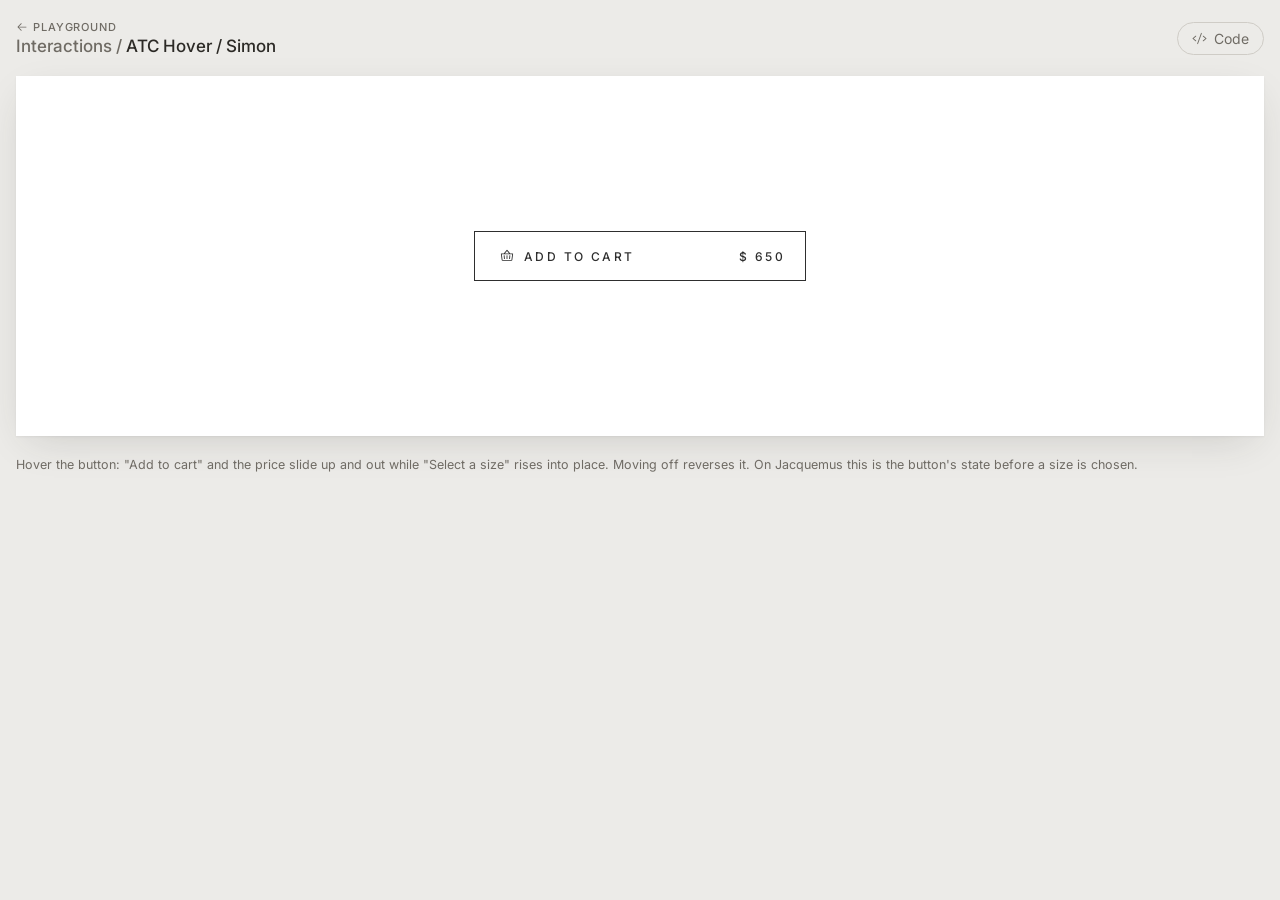
==== atc-hover/index.html @ 7e18b271 "Add ATC Hover / Simon: the Jacquemus add-to-cart button and its hover swap Co-Authored-By: Claude Op" ====
<!doctype html>
<html lang="en">
<head>
<meta charset="utf-8">
<meta name="viewport" content="width=device-width, initial-scale=1, viewport-fit=cover">
<title>Interactions / ATC Hover / Simon</title>
<link rel="preconnect" href="https://fonts.googleapis.com">
<link rel="preconnect" href="https://fonts.gstatic.com" crossorigin>
<link rel="stylesheet" href="https://fonts.googleapis.com/css2?family=Inter:wght@400;500&display=swap">
<!-- The component (reference implementation) -->
<link rel="stylesheet" href="component/atc-hover.css?v=1">
<script src="component/atc-hover.js?v=1" defer></script>
<!-- Preview page only: developer files drawer -->
<link rel="stylesheet" href="../_shared/dev-panel.css">
<script src="../_shared/dev-panel.js" defer></script>
<style>
  /* ---------- Preview page only (not part of the component) ---------- */
  :root {
    --ui-text: #2c2a26;
    --ui-muted: #6f6b64;
    --ui-surface: #ffffff;
    --ui-canvas: #ecebe8;
    color-scheme: light;
  }
  * { box-sizing: border-box; }
  body { margin: 0; background: var(--ui-canvas); color: var(--ui-text); font: 400 14px "Inter", -apple-system, BlinkMacSystemFont, sans-serif; }
  button { font: inherit; color: inherit; }

  .shell { padding: 20px 16px 48px; display: flex; flex-direction: column; gap: 20px; }
  .bar { display: flex; flex-wrap: wrap; align-items: center; justify-content: space-between; gap: 12px 24px; max-width: 1440px; width: 100%; margin-inline: auto; }
  .bar__id { display: flex; flex-direction: column; gap: 2px; }
  .bar__eyebrow { display: inline-flex; align-items: center; gap: 5px; align-self: flex-start; font-weight: 500; font-size: 11px; letter-spacing: .08em; text-transform: uppercase; color: var(--ui-muted); text-decoration: none; }
  .bar__eyebrow svg { width: 12px; height: 12px; }
  .bar__eyebrow:hover { color: var(--ui-text); }
  .bar__eyebrow:focus-visible { outline: 2px solid var(--ui-text); outline-offset: 2px; }
  .bar__title { font-size: 17px; font-weight: 500; }
  .bar__group { color: var(--ui-muted); }
  .bar__controls { display: flex; align-items: center; gap: 10px; flex-wrap: wrap; }

  .stage { width: 100%; max-width: 1440px; margin-inline: auto; }
  .frame { background: var(--ui-surface); box-shadow: 0 1px 2px rgba(44,42,38,.06), 0 12px 40px -12px rgba(44,42,38,.18); display: grid; place-items: center; min-height: 360px; padding: 48px 16px; }
  .note { text-align: left; font-size: 12.5px; color: var(--ui-muted); width: 100%; max-width: 1440px; margin: 0 auto; line-height: 1.5; }

  /* Jacquemus's buy column is 332px wide at 1440 */
  .buy { width: 332px; max-width: 100%; }

  /* Sample brand mapping */
  .atc { --atc-font: "Inter", "Helvetica Neue", Arial, sans-serif; }
</style>
</head>
<body>
<div class="shell">
  <header class="bar">
    <div class="bar__id">
      <a class="bar__eyebrow" href="../"><svg viewBox="0 0 256 256" fill="currentColor" aria-hidden="true"><path d="M224,128a8,8,0,0,1-8,8H59.31l58.35,58.34a8,8,0,0,1-11.32,11.32l-72-72a8,8,0,0,1,0-11.32l72-72a8,8,0,0,1,11.32,11.32L59.31,120H216A8,8,0,0,1,224,128Z"/></svg>Playground</a>
      <span class="bar__title"><span class="bar__group">Interactions / </span>ATC Hover / Simon</span>
    </div>
    <div class="bar__controls">
      <button type="button" class="dev-btn" data-dev-panel>
        <svg viewBox="0 0 256 256" fill="currentColor" aria-hidden="true"><path d="M69.12,94.15,28.5,128l40.62,33.85a8,8,0,1,1-10.24,12.29l-48-40a8,8,0,0,1,0-12.29l48-40a8,8,0,0,1,10.24,12.3Zm176,27.7-48-40a8,8,0,1,0-10.24,12.3L227.5,128l-40.62,33.85a8,8,0,1,0,10.24,12.29l48-40a8,8,0,0,0,0-12.29ZM162.73,32.48a8,8,0,0,0-10.25,4.79l-64,176a8,8,0,0,0,4.79,10.26A8.14,8.14,0,0,0,96,224a8,8,0,0,0,7.52-5.27l64-176A8,8,0,0,0,162.73,32.48Z"/></svg>Code
      </button>
    </div>
  </header>

  <div class="stage">
    <div class="frame">
      <div class="buy">
        <!-- Component markup: the button before a size is chosen -->
        <button type="button" class="atc" aria-label="Add to cart, $650">
          <span class="atc__face atc__face--default">
            <span class="atc__add">
              <span class="atc__icon" aria-hidden="true"><svg viewBox="0 0 256 256" fill="currentColor"><path d="M136,120v56a8,8,0,0,1-16,0V120a8,8,0,0,1,16,0Zm36.84-.8-5.6,56A8,8,0,0,0,174.4,184a7.32,7.32,0,0,0,.81,0,8,8,0,0,0,7.95-7.2l5.6-56a8,8,0,0,0-15.92-1.6Zm-89.68,0a8,8,0,0,0-15.92,1.6l5.6,56a8,8,0,0,0,8,7.2,7.32,7.32,0,0,0,.81,0,8,8,0,0,0,7.16-8.76ZM239.93,89.06,224.86,202.12A16.06,16.06,0,0,1,209,216H47a16.06,16.06,0,0,1-15.86-13.88L16.07,89.06A8,8,0,0,1,24,80H68.37L122,18.73a8,8,0,0,1,12,0L187.63,80H232a8,8,0,0,1,7.93,9.06ZM89.63,80h76.74L128,36.15ZM222.86,96H33.14L47,200H209Z"/></svg></span>
              Add to cart
            </span>
            <span class="atc__price">$ 650</span>
          </span>
          <span class="atc__face atc__face--select" aria-hidden="true">Select a size</span>
        </button>
      </div>
    </div>
  </div>

  <p class="note">Hover the button: "Add to cart" and the price slide up and out while "Select a size" rises into place. Moving off reverses it. On Jacquemus this is the button's state before a size is chosen.</p>
</div>

<script type="application/json" id="dev-files">
[
  { "label": "Overview", "path": "README.md" },
  { "label": "CSS", "path": "component/atc-hover.css" },
  { "label": "JavaScript", "path": "component/atc-hover.js" }
]
</script>
</body>
</html>
---- atc-hover/component/atc-hover.css ----
/*
  Add to cart hover (Jacquemus reference)

  Before a size is chosen, hovering the button slides "Add to cart" and the
  price up and out while "Select a size" rises into place. Leaving reverses it.
  Values from the jacquemus.com PDP: 50px tall, 1px #2e2e2e border, 12px/500
  uppercase at 2.4px tracking; 16px travel, 300ms, cubic-bezier(.25, .1, .25, 1).

  Jacquemus does this in pure CSS, with the animations on the resting states.
  That also plays them once on page load, so "Select a size" visibly slides out
  as the page appears. Here the resting animations wait for .is-ready, which
  atc-hover.js adds on the first hover or focus.
*/

.atc {
  position: relative;
  display: block;
  width: 100%;
  height: var(--atc-height, 50px);
  padding: 0;
  border: 1px solid var(--atc-color, #2e2e2e);
  border-radius: 0;
  background: var(--atc-bg, #fff);
  color: var(--atc-color, #2e2e2e);
  font-family: var(--atc-font, inherit);
  font-size: 12px;
  font-weight: 500;
  letter-spacing: 2.4px;    /* Jacquemus: .24rem on a 10px root */
  text-transform: uppercase;
  cursor: pointer;
}

.atc:focus-visible {
  outline: 1px solid var(--atc-color, #2e2e2e);
  outline-offset: 3px;
}

/* Both faces fill the button, inset by its 20px side padding */
.atc__face {
  position: absolute;
  top: 0;
  left: 20px;
  display: flex;
  align-items: center;
  width: calc(100% - 40px);
  height: 100%;
  opacity: 0;
  pointer-events: none;
}

.atc__face--default {
  justify-content: space-between;
  opacity: 1;
}

.atc__face--select {
  justify-content: center;
}

.atc__add {
  display: flex;
  align-items: center;
  gap: 5px;
}

/* 24px box like Jacquemus's icon; the glyph sits inside it at 14px */
.atc__icon {
  display: grid;
  place-items: center;
  width: 24px;
  height: 24px;
}

.atc__icon svg {
  width: 14px;
  height: 14px;
}

.atc__price {
  letter-spacing: .2em;
}

/* Resting state: runs when the pointer leaves (after the first interaction) */
.atc.is-ready .atc__face--default {
  animation: atc-in var(--atc-duration, 300ms) var(--atc-ease, cubic-bezier(.25, .1, .25, 1));
}

.atc.is-ready .atc__face--select {
  animation: atc-out var(--atc-duration, 300ms) var(--atc-ease, cubic-bezier(.25, .1, .25, 1));
}

/* Hover, and keyboard focus (Jacquemus does hover only) */
.atc:hover .atc__face--default,
.atc:focus-visible .atc__face--default {
  opacity: 0;
  animation: atc-out var(--atc-duration, 300ms) var(--atc-ease, cubic-bezier(.25, .1, .25, 1));
}

.atc:hover .atc__face--select,
.atc:focus-visible .atc__face--select {
  opacity: 1;
  animation: atc-in var(--atc-duration, 300ms) var(--atc-ease, cubic-bezier(.25, .1, .25, 1));
}

/* Jacquemus's show-from-bottom / hide-from-bottom keyframes */
@keyframes atc-in {
  from { opacity: 0; transform: translate3d(0, var(--atc-distance, 16px), 0); }
  to   { opacity: 1; transform: translate3d(0, 0, 0); }
}

@keyframes atc-out {
  from { opacity: 1; transform: translate3d(0, 0, 0); }
  to   { opacity: 0; transform: translate3d(0, calc(-1 * var(--atc-distance, 16px)), 0); }
}

@keyframes atc-fade-in  { from { opacity: 0; } to { opacity: 1; } }
@keyframes atc-fade-out { from { opacity: 1; } to { opacity: 0; } }

/* Reduced motion: a plain crossfade. Resting rules first, so hover wins the tie */
@media (prefers-reduced-motion: reduce) {
  .atc.is-ready .atc__face--default { animation-name: atc-fade-in; }
  .atc.is-ready .atc__face--select { animation-name: atc-fade-out; }
  .atc:hover .atc__face--default,
  .atc:focus-visible .atc__face--default { animation-name: atc-fade-out; }
  .atc:hover .atc__face--select,
  .atc:focus-visible .atc__face--select { animation-name: atc-fade-in; }
}
---- _shared/dev-panel.css ----
/* Playground preview chrome: "Code" button + developer files drawer. Not part of any component. */
.dev-btn {
  display: inline-flex; align-items: center; gap: 7px;
  padding: 7px 14px; border: 1px solid #cfccc6; border-radius: 999px; background: transparent;
  font: 500 13px/1.2 inherit; font-family: inherit; color: #6f6b64; cursor: pointer;
}
.dev-btn:hover, .dev-btn[aria-expanded="true"] { color: #2c2a26; border-color: #aeaaa2; }
.dev-btn svg { width: 15px; height: 15px; }
.dev-btn:focus-visible, .dev-panel button:focus-visible, .dev-panel a:focus-visible { outline: 2px solid #2c2a26; outline-offset: 2px; }

.dev-panel { position: fixed; inset: 0; z-index: 1000; display: flex; justify-content: flex-end; }
.dev-panel[hidden] { display: none; }
.dev-panel__backdrop { position: absolute; inset: 0; background: rgba(29, 28, 26, .32); border: 0; padding: 0; cursor: default; }
.dev-panel__sheet {
  position: relative; display: flex; flex-direction: column;
  width: min(760px, 100%); height: 100%; background: #fff; color: #2c2a26;
  box-shadow: -12px 0 40px -12px rgba(44, 42, 38, .3);
  font-family: "Inter", -apple-system, BlinkMacSystemFont, sans-serif;
}
.dev-panel__head { display: flex; align-items: center; justify-content: space-between; gap: 16px; padding: 18px 20px 0; }
.dev-panel__title { margin: 0; font-size: 16px; font-weight: 500; }
.dev-panel__close { width: 32px; height: 32px; border: 0; border-radius: 999px; background: none; cursor: pointer; display: grid; place-items: center; color: #6f6b64; }
.dev-panel__close:hover { background: #f1f0ed; color: #2c2a26; }
.dev-panel__close svg { width: 18px; height: 18px; }

.dev-panel__tabs { display: flex; gap: 4px; padding: 14px 20px 0; border-bottom: 1px solid #e6e4df; overflow-x: auto; scrollbar-width: none; }
.dev-panel__tabs::-webkit-scrollbar { display: none; }
.dev-panel__tab {
  flex: none; padding: 8px 12px 10px; border: 0; border-bottom: 2px solid transparent; background: none;
  font: 500 13px/1.2 inherit; font-family: inherit; color: #6f6b64; cursor: pointer; white-space: nowrap;
}
.dev-panel__tab:hover { color: #2c2a26; }
.dev-panel__tab[aria-selected="true"] { color: #2c2a26; border-bottom-color: #2c2a26; }

.dev-panel__bar { display: flex; align-items: center; justify-content: space-between; gap: 12px; padding: 12px 20px; border-bottom: 1px solid #efeeeb; }
.dev-panel__path { font: 500 12px/1.4 ui-monospace, "SF Mono", Menlo, monospace; color: #6f6b64; overflow-wrap: anywhere; }
.dev-panel__actions { display: flex; gap: 8px; flex: none; }
.dev-panel__action {
  display: inline-flex; align-items: center; padding: 6px 12px; border: 1px solid #dcdcdc; border-radius: 999px;
  background: #fff; font: 500 12px/1.2 inherit; font-family: inherit; color: #2c2a26; text-decoration: none; cursor: pointer;
}
.dev-panel__action:hover { background: #f7f6f3; }

.dev-panel__body { flex: 1; overflow: auto; overscroll-behavior: contain; }
.dev-panel__body pre[class*="language-"] {
  margin: 0; padding: 16px 20px 40px; background: #fbfaf8; border-radius: 0;
  font: 12.5px/1.6 ui-monospace, "SF Mono", Menlo, monospace; tab-size: 2;
}
.dev-panel__body code[class*="language-"] { font: inherit; text-shadow: none; }
.dev-panel__doc { padding: 8px 24px 40px; font-size: 14px; line-height: 1.6; }
.dev-panel__doc h1 { font-size: 20px; font-weight: 500; margin: 16px 0 8px; }
.dev-panel__doc h2 { font-size: 15px; font-weight: 600; margin: 28px 0 8px; }
.dev-panel__doc table { width: 100%; border-collapse: collapse; font-size: 13px; margin: 8px 0; }
.dev-panel__doc th, .dev-panel__doc td { text-align: left; vertical-align: top; padding: 8px 10px 8px 0; border-bottom: 1px solid #efeeeb; }
.dev-panel__doc th { font-weight: 600; }
.dev-panel__doc code { font: 12px ui-monospace, "SF Mono", Menlo, monospace; background: #f3f2ef; padding: 1px 5px; border-radius: 4px; }
.dev-panel__doc pre { background: #fbfaf8; padding: 12px 14px; border-radius: 6px; overflow: auto; }
.dev-panel__doc pre code { background: none; padding: 0; }
.dev-panel__doc ul { padding-left: 20px; }
.dev-panel__msg { padding: 20px; color: #6f6b64; font-size: 13px; }

body.dev-panel-open { overflow: hidden; }
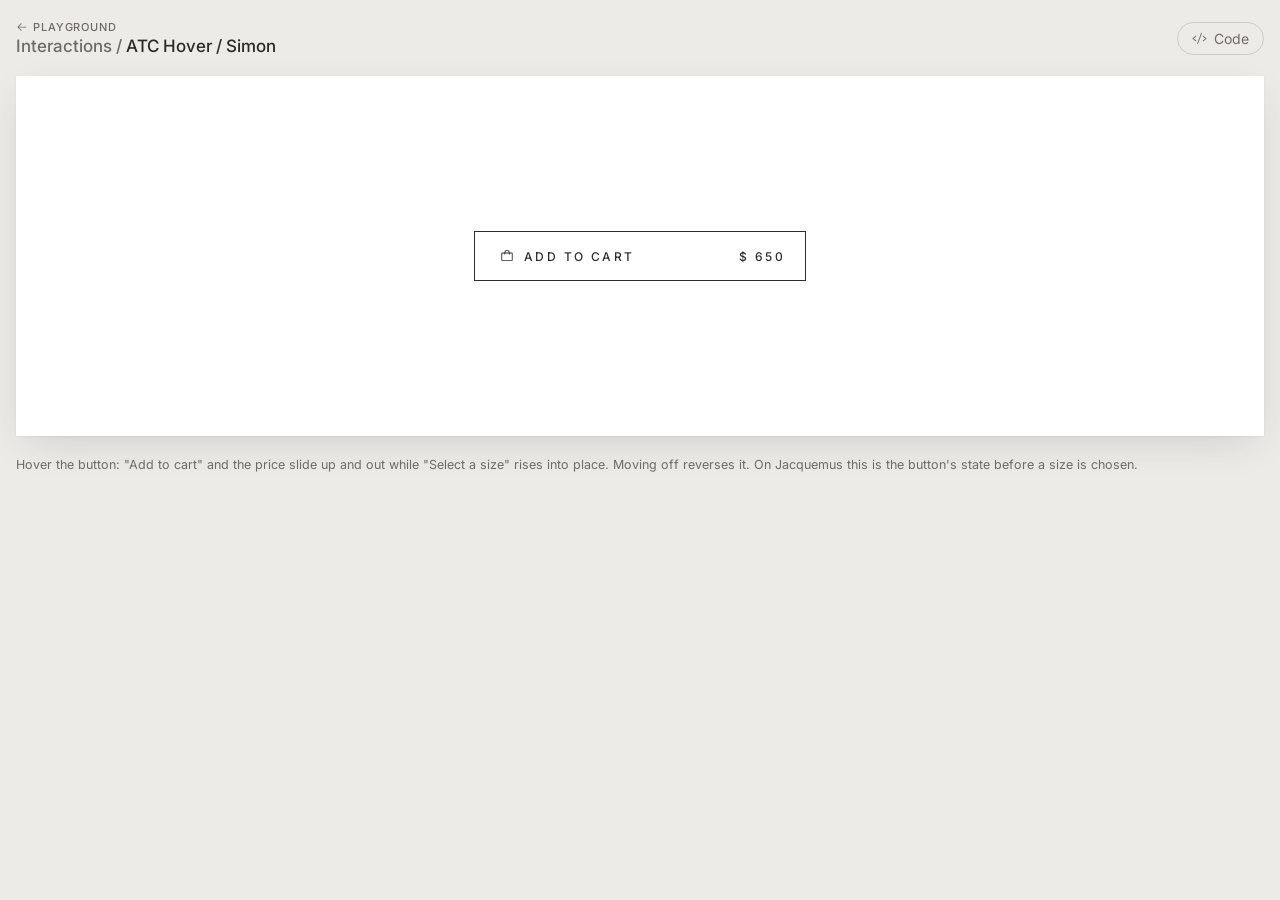
==== commit abaace58: "ATC Hover / Simon: use the Phosphor bag icon Co-Authored-By: Claude Opus 5.5 <noreply@anthropic.com>" ====
--- a/atc-hover/index.html
+++ b/atc-hover/index.html
@@ -69,7 +69,7 @@
         <button type="button" class="atc" aria-label="Add to cart, $650">
           <span class="atc__face atc__face--default">
             <span class="atc__add">
-              <span class="atc__icon" aria-hidden="true"><svg viewBox="0 0 256 256" fill="currentColor"><path d="M136,120v56a8,8,0,0,1-16,0V120a8,8,0,0,1,16,0Zm36.84-.8-5.6,56A8,8,0,0,0,174.4,184a7.32,7.32,0,0,0,.81,0,8,8,0,0,0,7.95-7.2l5.6-56a8,8,0,0,0-15.92-1.6Zm-89.68,0a8,8,0,0,0-15.92,1.6l5.6,56a8,8,0,0,0,8,7.2,7.32,7.32,0,0,0,.81,0,8,8,0,0,0,7.16-8.76ZM239.93,89.06,224.86,202.12A16.06,16.06,0,0,1,209,216H47a16.06,16.06,0,0,1-15.86-13.88L16.07,89.06A8,8,0,0,1,24,80H68.37L122,18.73a8,8,0,0,1,12,0L187.63,80H232a8,8,0,0,1,7.93,9.06ZM89.63,80h76.74L128,36.15ZM222.86,96H33.14L47,200H209Z"/></svg></span>
+              <span class="atc__icon" aria-hidden="true"><svg viewBox="0 0 256 256" fill="currentColor"><path d="M216,64H176a48,48,0,0,0-96,0H40A16,16,0,0,0,24,80V200a16,16,0,0,0,16,16H216a16,16,0,0,0,16-16V80A16,16,0,0,0,216,64ZM128,32a32,32,0,0,1,32,32H96A32,32,0,0,1,128,32Zm88,168H40V80H80V96a8,8,0,0,0,16,0V80h64V96a8,8,0,0,0,16,0V80h40Z"/></svg></span>
               Add to cart
             </span>
             <span class="atc__price">$ 650</span>
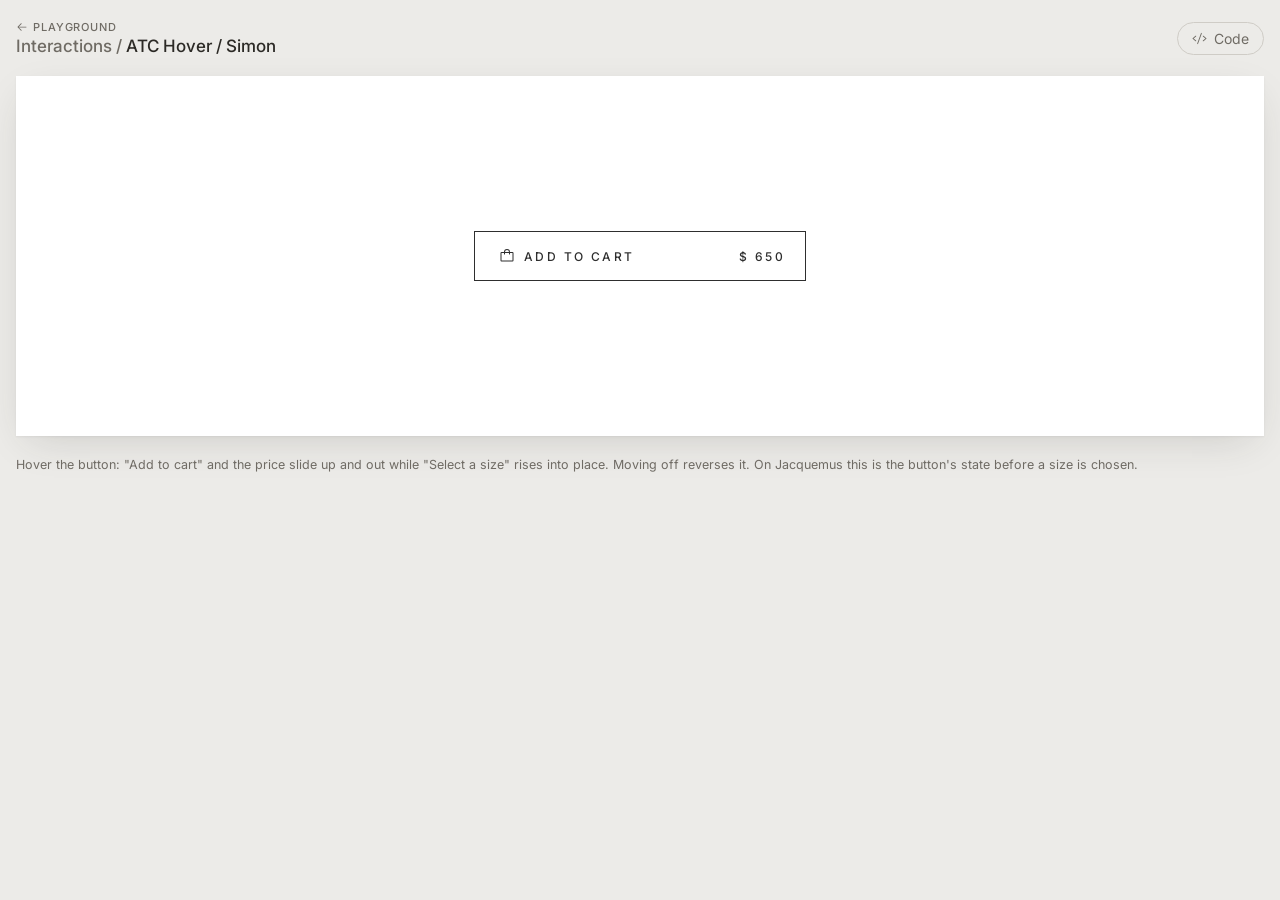
==== commit 74458c59: "ATC Hover / Simon: bag icon at 16px Co-Authored-By: Claude Opus 5.5 <noreply@anthropic.com>" ====
--- a/atc-hover/index.html
+++ b/atc-hover/index.html
@@ -8,8 +8,8 @@
 <link rel="preconnect" href="https://fonts.gstatic.com" crossorigin>
 <link rel="stylesheet" href="https://fonts.googleapis.com/css2?family=Inter:wght@400;500&display=swap">
 <!-- The component (reference implementation) -->
-<link rel="stylesheet" href="component/atc-hover.css?v=1">
-<script src="component/atc-hover.js?v=1" defer></script>
+<link rel="stylesheet" href="component/atc-hover.css?v=2">
+<script src="component/atc-hover.js?v=2" defer></script>
 <!-- Preview page only: developer files drawer -->
 <link rel="stylesheet" href="../_shared/dev-panel.css">
 <script src="../_shared/dev-panel.js" defer></script>
--- a/atc-hover/component/atc-hover.css
+++ b/atc-hover/component/atc-hover.css
@@ -63,7 +63,7 @@
   gap: 5px;
 }
 
-/* 24px box like Jacquemus's icon; the glyph sits inside it at 14px */
+/* 24px box like Jacquemus's icon; the glyph sits inside it at 16px */
 .atc__icon {
   display: grid;
   place-items: center;
@@ -72,8 +72,8 @@
 }
 
 .atc__icon svg {
-  width: 14px;
-  height: 14px;
+  width: 16px;
+  height: 16px;
 }
 
 .atc__price {
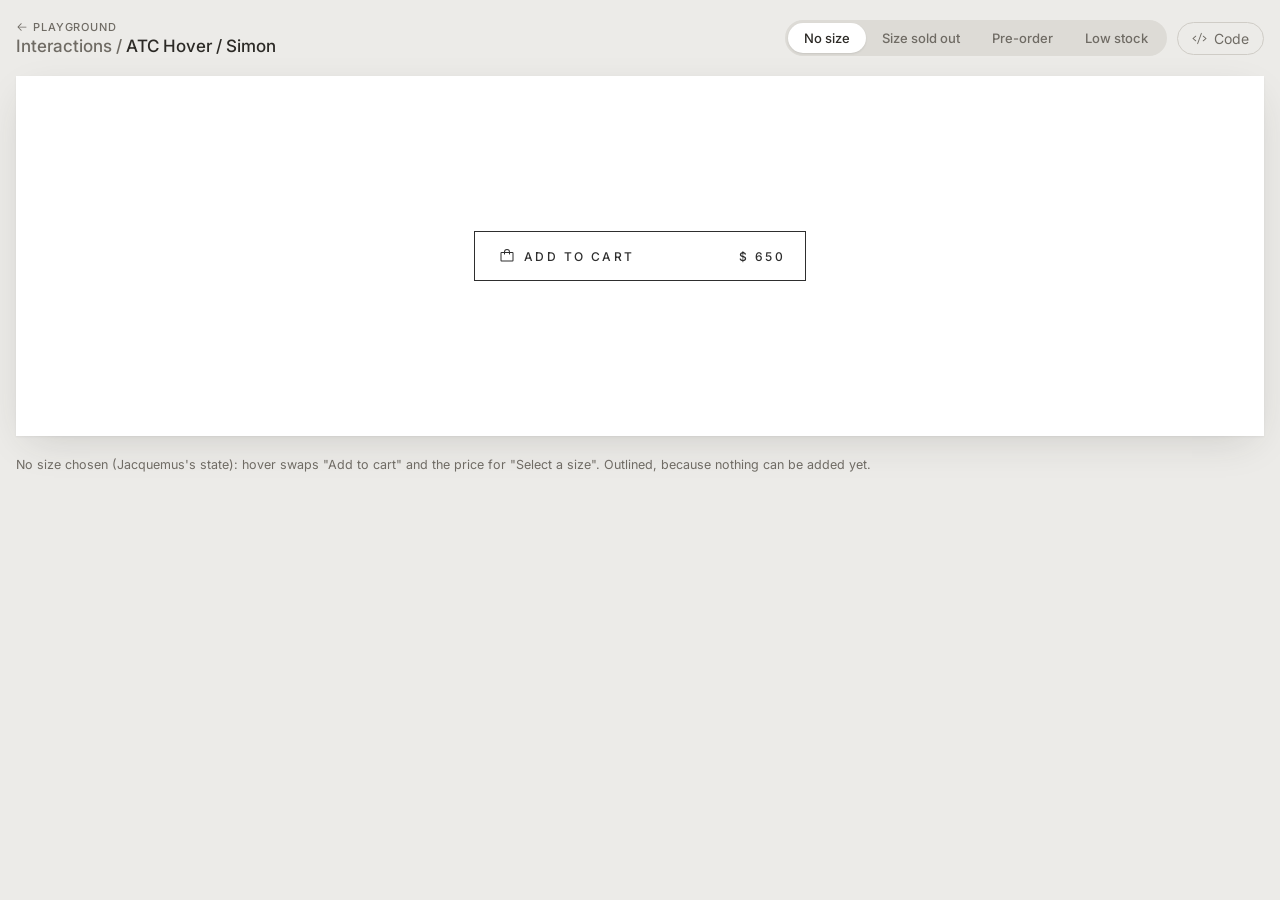
==== commit 95d74a04: "ATC Hover / Simon: add size sold out, pre-order and low stock states with a switcher Co-Authored-By:" ====
--- a/atc-hover/index.html
+++ b/atc-hover/index.html
@@ -8,8 +8,8 @@
 <link rel="preconnect" href="https://fonts.gstatic.com" crossorigin>
 <link rel="stylesheet" href="https://fonts.googleapis.com/css2?family=Inter:wght@400;500&display=swap">
 <!-- The component (reference implementation) -->
-<link rel="stylesheet" href="component/atc-hover.css?v=2">
-<script src="component/atc-hover.js?v=2" defer></script>
+<link rel="stylesheet" href="component/atc-hover.css?v=3">
+<script src="component/atc-hover.js?v=3" defer></script>
 <!-- Preview page only: developer files drawer -->
 <link rel="stylesheet" href="../_shared/dev-panel.css">
 <script src="../_shared/dev-panel.js" defer></script>
@@ -36,6 +36,11 @@
   .bar__title { font-size: 17px; font-weight: 500; }
   .bar__group { color: var(--ui-muted); }
   .bar__controls { display: flex; align-items: center; gap: 10px; flex-wrap: wrap; }
+  .seg { display: inline-flex; background: #dddbd6; border-radius: 999px; padding: 3px; }
+  .seg button { border: 0; background: transparent; padding: 7px 16px; border-radius: 999px; cursor: pointer; font-size: 13px; font-weight: 500; color: var(--ui-muted); }
+  .seg button[aria-pressed="true"] { background: var(--ui-surface); color: var(--ui-text); box-shadow: 0 1px 2px rgba(44,42,38,.12); }
+  .seg button:hover { color: var(--ui-text); }
+  .seg button:focus-visible { outline: 2px solid var(--ui-text); outline-offset: 2px; }
 
   .stage { width: 100%; max-width: 1440px; margin-inline: auto; }
   .frame { background: var(--ui-surface); box-shadow: 0 1px 2px rgba(44,42,38,.06), 0 12px 40px -12px rgba(44,42,38,.18); display: grid; place-items: center; min-height: 360px; padding: 48px 16px; }
@@ -56,6 +61,12 @@
       <span class="bar__title"><span class="bar__group">Interactions / </span>ATC Hover / Simon</span>
     </div>
     <div class="bar__controls">
+      <div class="seg" role="group" aria-label="Product state">
+        <button type="button" data-show="no-size" aria-pressed="true">No size</button>
+        <button type="button" data-show="sold-out" aria-pressed="false">Size sold out</button>
+        <button type="button" data-show="pre-order" aria-pressed="false">Pre-order</button>
+        <button type="button" data-show="low-stock" aria-pressed="false">Low stock</button>
+      </div>
       <button type="button" class="dev-btn" data-dev-panel>
         <svg viewBox="0 0 256 256" fill="currentColor" aria-hidden="true"><path d="M69.12,94.15,28.5,128l40.62,33.85a8,8,0,1,1-10.24,12.29l-48-40a8,8,0,0,1,0-12.29l48-40a8,8,0,0,1,10.24,12.3Zm176,27.7-48-40a8,8,0,1,0-10.24,12.3L227.5,128l-40.62,33.85a8,8,0,1,0,10.24,12.29l48-40a8,8,0,0,0,0-12.29ZM162.73,32.48a8,8,0,0,0-10.25,4.79l-64,176a8,8,0,0,0,4.79,10.26A8.14,8.14,0,0,0,96,224a8,8,0,0,0,7.52-5.27l64-176A8,8,0,0,0,162.73,32.48Z"/></svg>Code
       </button>
@@ -65,22 +76,48 @@
   <div class="stage">
     <div class="frame">
       <div class="buy">
-        <!-- Component markup: the button before a size is chosen -->
-        <button type="button" class="atc" aria-label="Add to cart, $650">
-          <span class="atc__face atc__face--default">
-            <span class="atc__add">
-              <span class="atc__icon" aria-hidden="true"><svg viewBox="0 0 256 256" fill="currentColor"><path d="M216,64H176a48,48,0,0,0-96,0H40A16,16,0,0,0,24,80V200a16,16,0,0,0,16,16H216a16,16,0,0,0,16-16V80A16,16,0,0,0,216,64ZM128,32a32,32,0,0,1,32,32H96A32,32,0,0,1,128,32Zm88,168H40V80H80V96a8,8,0,0,0,16,0V80h64V96a8,8,0,0,0,16,0V80h40Z"/></svg></span>
-              Add to cart
+        <!-- Component markup: one button per product state; the switcher shows one -->
+        <div data-state="no-size">
+          <button type="button" class="atc" aria-label="Add to cart, $650. Select a size first">
+            <span class="atc__face atc__face--default">
+              <span class="atc__add"><span class="atc__icon" aria-hidden="true"><svg viewBox="0 0 256 256" fill="currentColor"><path d="M216,64H176a48,48,0,0,0-96,0H40A16,16,0,0,0,24,80V200a16,16,0,0,0,16,16H216a16,16,0,0,0,16-16V80A16,16,0,0,0,216,64ZM128,32a32,32,0,0,1,32,32H96A32,32,0,0,1,128,32Zm88,168H40V80H80V96a8,8,0,0,0,16,0V80h64V96a8,8,0,0,0,16,0V80h40Z"/></svg></span>Add to cart</span>
+              <span class="atc__price">$ 650</span>
             </span>
-            <span class="atc__price">$ 650</span>
-          </span>
-          <span class="atc__face atc__face--select" aria-hidden="true">Select a size</span>
-        </button>
+            <span class="atc__face atc__face--hover" aria-hidden="true">Select a size</span>
+          </button>
+        </div>
+        <div data-state="sold-out" hidden>
+          <button type="button" class="atc" aria-label="Size M is sold out. Notify me when it's back">
+            <span class="atc__face atc__face--default">
+              <span class="atc__add">Sold out</span>
+              <span class="atc__price atc__price--muted">$ 650</span>
+            </span>
+            <span class="atc__face atc__face--hover" aria-hidden="true">Notify me</span>
+          </button>
+        </div>
+        <div data-state="pre-order" hidden>
+          <button type="button" class="atc atc--filled" aria-label="Pre-order, $650. Ships November 14">
+            <span class="atc__face atc__face--default">
+              <span class="atc__add"><span class="atc__icon" aria-hidden="true"><svg viewBox="0 0 256 256" fill="currentColor"><path d="M216,64H176a48,48,0,0,0-96,0H40A16,16,0,0,0,24,80V200a16,16,0,0,0,16,16H216a16,16,0,0,0,16-16V80A16,16,0,0,0,216,64ZM128,32a32,32,0,0,1,32,32H96A32,32,0,0,1,128,32Zm88,168H40V80H80V96a8,8,0,0,0,16,0V80h64V96a8,8,0,0,0,16,0V80h40Z"/></svg></span>Pre-order</span>
+              <span class="atc__price">$ 650</span>
+            </span>
+            <span class="atc__face atc__face--hover" aria-hidden="true">Ships Nov 14</span>
+          </button>
+        </div>
+        <div data-state="low-stock" hidden>
+          <button type="button" class="atc atc--filled" aria-label="Add to cart, $650. Only 2 left">
+            <span class="atc__face atc__face--default">
+              <span class="atc__add"><span class="atc__icon" aria-hidden="true"><svg viewBox="0 0 256 256" fill="currentColor"><path d="M216,64H176a48,48,0,0,0-96,0H40A16,16,0,0,0,24,80V200a16,16,0,0,0,16,16H216a16,16,0,0,0,16-16V80A16,16,0,0,0,216,64ZM128,32a32,32,0,0,1,32,32H96A32,32,0,0,1,128,32Zm88,168H40V80H80V96a8,8,0,0,0,16,0V80h64V96a8,8,0,0,0,16,0V80h40Z"/></svg></span>Add to cart</span>
+              <span class="atc__price">$ 650</span>
+            </span>
+            <span class="atc__face atc__face--hover" aria-hidden="true">Only 2 left</span>
+          </button>
+        </div>
       </div>
     </div>
   </div>
 
-  <p class="note">Hover the button: "Add to cart" and the price slide up and out while "Select a size" rises into place. Moving off reverses it. On Jacquemus this is the button's state before a size is chosen.</p>
+  <p class="note" id="note"></p>
 </div>
 
 <script type="application/json" id="dev-files">
@@ -90,5 +127,29 @@
   { "label": "JavaScript", "path": "component/atc-hover.js" }
 ]
 </script>
+
+<script>
+/* Preview page only: product state switcher */
+(() => {
+  const buttons = [...document.querySelectorAll("[data-show]")];
+  const states = [...document.querySelectorAll("[data-state]")];
+  const note = document.getElementById("note");
+  const NOTES = {
+    "no-size": "No size chosen (Jacquemus's state): hover swaps \"Add to cart\" and the price for \"Select a size\". Outlined, because nothing can be added yet.",
+    "sold-out": "The chosen size is sold out: the price is muted and hover offers \"Notify me\", which would open a back-in-stock signup. Outlined, because it can't be added.",
+    "pre-order": "Pre-order: filled like Jacquemus's size-chosen button, and hover shows the ship date. The date also needs a home off-hover for touch.",
+    "low-stock": "Low stock: a normal add, with hover showing how many are left. On touch the count would need to show elsewhere, such as a line under the button."
+  };
+  function show(name) {
+    buttons.forEach(b => b.setAttribute("aria-pressed", b.dataset.show === name));
+    states.forEach(s => { s.hidden = s.dataset.state !== name; });
+    note.textContent = NOTES[name];
+    try { history.replaceState(null, "", "#" + name); } catch (e) {}
+  }
+  buttons.forEach(b => b.addEventListener("click", () => show(b.dataset.show)));
+  const initial = location.hash.slice(1);
+  show(NOTES[initial] ? initial : "no-size");
+})();
+</script>
 </body>
 </html>
--- a/atc-hover/component/atc-hover.css
+++ b/atc-hover/component/atc-hover.css
@@ -1,8 +1,9 @@
 /*
   Add to cart hover (Jacquemus reference)
 
-  Before a size is chosen, hovering the button slides "Add to cart" and the
-  price up and out while "Select a size" rises into place. Leaving reverses it.
+  Hovering slides the resting face (label and price) up and out while a hover
+  face rises into place: "Select a size" before a size is chosen, and other
+  messages per product state. Leaving reverses it.
   Values from the jacquemus.com PDP: 50px tall, 1px #2e2e2e border, 12px/500
   uppercase at 2.4px tracking; 16px travel, 300ms, cubic-bezier(.25, .1, .25, 1).
 
@@ -10,6 +11,9 @@
   That also plays them once on page load, so "Select a size" visibly slides out
   as the page appears. Here the resting animations wait for .is-ready, which
   atc-hover.js adds on the first hover or focus.
+
+  States: the outlined button means nothing can be added yet (no size, sold
+  out); .atc--filled (Jacquemus's size-chosen style) means it can be added.
 */
 
 .atc {
@@ -28,6 +32,11 @@
   letter-spacing: 2.4px;    /* Jacquemus: .24rem on a 10px root */
   text-transform: uppercase;
   cursor: pointer;
+}
+
+.atc--filled {
+  background: var(--atc-color, #2e2e2e);
+  color: var(--atc-bg, #fff);
 }
 
 .atc:focus-visible {
@@ -53,7 +62,7 @@
   opacity: 1;
 }
 
-.atc__face--select {
+.atc__face--hover {
   justify-content: center;
 }
 
@@ -80,12 +89,17 @@
   letter-spacing: .2em;
 }
 
+/* Jacquemus's disabled price color */
+.atc__price--muted {
+  color: var(--atc-muted, #a4a4a4);
+}
+
 /* Resting state: runs when the pointer leaves (after the first interaction) */
 .atc.is-ready .atc__face--default {
   animation: atc-in var(--atc-duration, 300ms) var(--atc-ease, cubic-bezier(.25, .1, .25, 1));
 }
 
-.atc.is-ready .atc__face--select {
+.atc.is-ready .atc__face--hover {
   animation: atc-out var(--atc-duration, 300ms) var(--atc-ease, cubic-bezier(.25, .1, .25, 1));
 }
 
@@ -96,8 +110,8 @@
   animation: atc-out var(--atc-duration, 300ms) var(--atc-ease, cubic-bezier(.25, .1, .25, 1));
 }
 
-.atc:hover .atc__face--select,
-.atc:focus-visible .atc__face--select {
+.atc:hover .atc__face--hover,
+.atc:focus-visible .atc__face--hover {
   opacity: 1;
   animation: atc-in var(--atc-duration, 300ms) var(--atc-ease, cubic-bezier(.25, .1, .25, 1));
 }
@@ -119,9 +133,9 @@
 /* Reduced motion: a plain crossfade. Resting rules first, so hover wins the tie */
 @media (prefers-reduced-motion: reduce) {
   .atc.is-ready .atc__face--default { animation-name: atc-fade-in; }
-  .atc.is-ready .atc__face--select { animation-name: atc-fade-out; }
+  .atc.is-ready .atc__face--hover { animation-name: atc-fade-out; }
   .atc:hover .atc__face--default,
   .atc:focus-visible .atc__face--default { animation-name: atc-fade-out; }
-  .atc:hover .atc__face--select,
-  .atc:focus-visible .atc__face--select { animation-name: atc-fade-in; }
+  .atc:hover .atc__face--hover,
+  .atc:focus-visible .atc__face--hover { animation-name: atc-fade-in; }
 }
